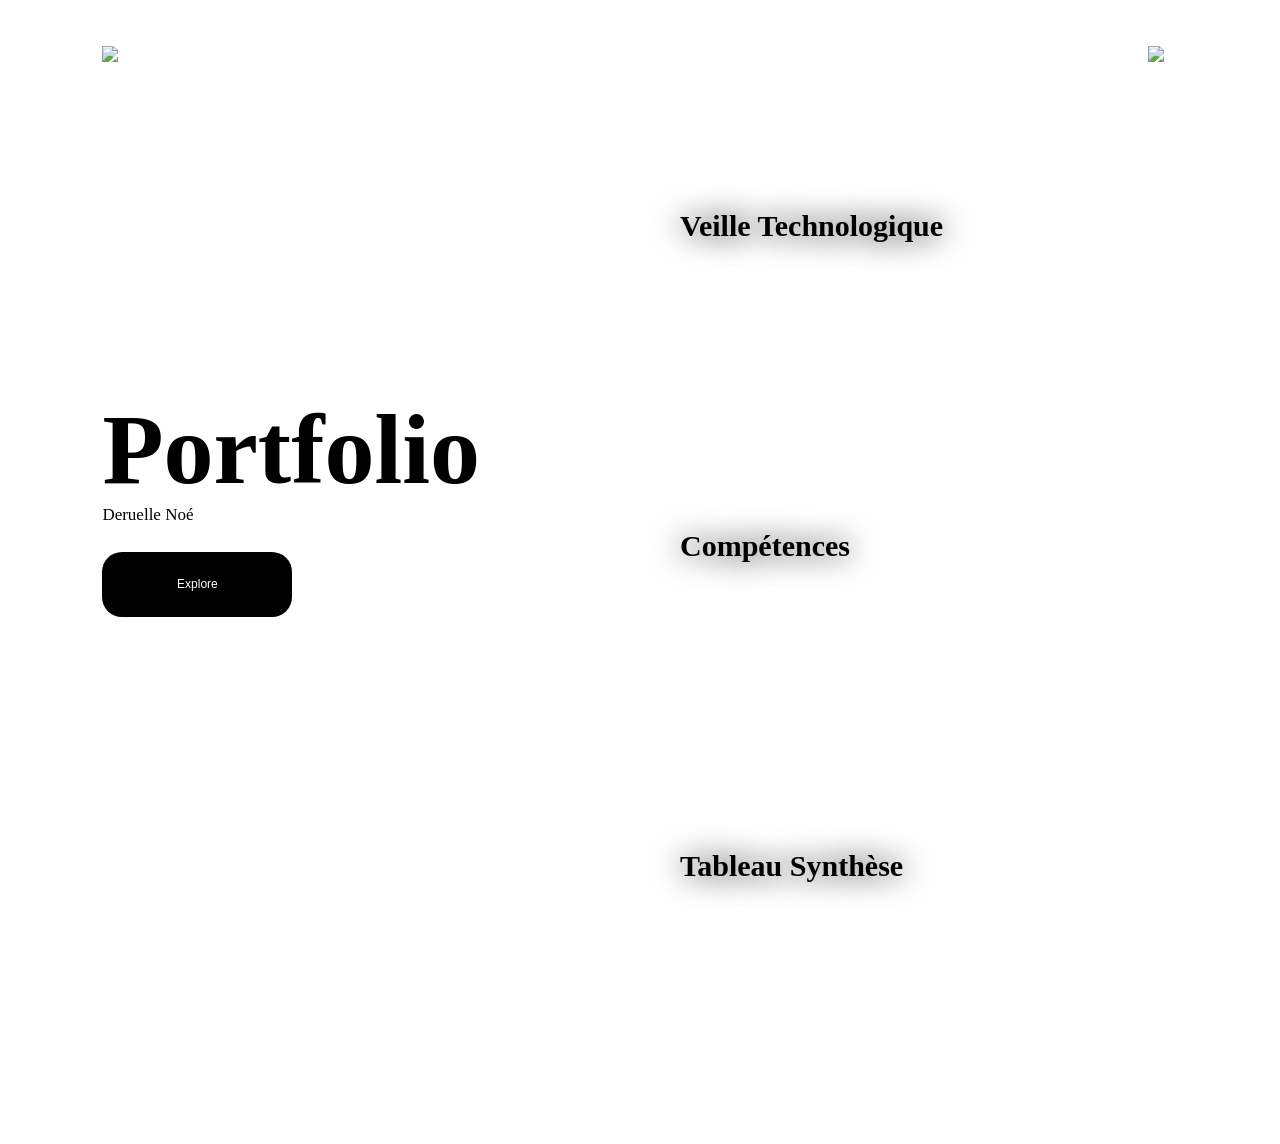
==== index.html @ 6ad4f1cf "Add files via upload" ====
<!DOCTYPE html>
<html lang="fr">

<head>
  <meta charset="UTF-8" />
  <meta name="viewport" content="width=device-width, initial-scale=1.0" />
  <title>Portfolio</title>

  <!-- CUSTOM CSS-->
  <link rel="stylesheet" href="style.css" />
</head>
<body>
  <div class="container">
    <div class="navbar">
      <img src="img/logo.png" class="logo">
      <nav>
          <ul>
            <li><a href="index.html">ACCUEIL</a></li>
            <li><a href="parcours.html">PARCOURS</a></li>
            <li><a href="veille.html">VEILLE</a></li>
          </ul>
      </nav>
      <img src="img/menu.png" class="menu-icon">
    </div>

    <div class="row">
      <div class="col">
        <h1>Portfolio</h1>
        <p>Deruelle Noé</p>
          <button type="button">Explore</button>
      </div>
      <div class="col">
          <div class="card card1">
            <h5>Parcours</h5>
            <p></p>
          </div>
          <div class="card card2">
            <h5>Veille Technologique</h5>
            <p></p>
          </div>
          <div class="card card3">
            <h5>Compétences</h5>
            <p></p>
          </div>
          <div class="card card4">
            <h5>Tableau Synthèse</h5>
            <p></p>
          </div>
      </div>
    </div>
  </div>
---- style.css ----
* {
  margin: 0;
  padding: 0
}


/* FOND */

.container {
  width: 100%;
  height: 100vh;
  background-image: url(img/background.png);
  background-position: center;
  background-size: cover;
  padding-left: 8%;
  padding-right: 8%;
  box-sizing: border-box;


  /* NAVBAR */
}
.navbar {
  height: 12%;
  display: flex;
  align-items: center;
}

.logo {
  width: 150px;
  cursor: pointer;
}

.menu-icon {
  width: 30px;
  cursor: pointer;
  margin-left: 40px;
}
nav {
  flex: 1;
  text-align: right;
}

nav ul li {
  list-style: none;
  display: inline-block;
  margin-left: 60px;
}

nav ul li a {
   text-decoration: none;
   color: white;
   font-size: 13px;
}


.row {
  display: flex;
  height: 88%;
  align-items: center;

}

.col {
  flex-basis: 50% ;

}

h1 {
  color: #000000;
  font-size: 100px;
}

p {
  color: #000000;
  font-size: 17px;
  line-height: 15px;
  font-family: Cambria, Cochin, Georgia, serif;
}

/* SECTION 1 */

button {
  width: 190px;
  height: 65px;
  color: rgb(255, 255, 255);
  font-size: 12px;
  padding: 12px 0;
  background: rgb(0, 0, 0);
  border: 0;
  border-radius: 20px;
  outline: none;
  margin-top: 30px;
}

/* CARTES */

.card {
  width: 350px;
  height: 300px;
  display: inline-block;
  border-radius: 10px;
  padding: 15px 25px;
  box-sizing: border-box;
  cursor: pointer;
  margin: 10px 15px;
  background-position: center;
  background-size: cover;
  transition: transform 0.5s;
}

.card1 {
  background-image: linear-gradient(rgba(0,0,0,0.10)),url(img/card1.png);
}
.card2 {
  background-image: linear-gradient(rgba(0,0,0,0.10)),url(img/card2.png);
}
.card3 {
  background-image: linear-gradient(rgba(0,0,0,0.10)),url(img/card3.png);
}
.card4 {
  background-image: linear-gradient(rgba(0,0,0,0.10)),url(img/card4.png);
}

.card:hover {
  transform: translateY(-10px);
}

h5 {
  color: rgb(0, 0, 0);
  text-shadow: 0 0 30px black;
  font-family: Cambria, Cochin, Georgia, serif;
  font-size: 30px;
  margin-bottom: 20px;
}

.card p {
  color: rgb(0, 0, 0);
  font-family: Cambria, Cochin, Georgia, serif;
  text-shadow: 0 0 10px black;
}

.hero {
  position: relative;
}

/* SECTION 2 */

.sec2 {
  position: relative;
  height: 100vh;
  width: 100%;
  overflow: hidden;
  background-color: white;
  background-image: url(img/backgroundsec3.png);
  background-position: center;
  background-size: cover;
  padding-left: 8%;
  padding-right: 8%;
  box-sizing: border-box
  
}




.sec2 .roww {
   display: flex;
  align-items: center;
  background-color: #081b2c;
  margin-top: 70px;
  margin-left: -110px;
  width: 1200px;
  border-radius: 60px;
  padding: 40px;
  font-family: Cambria, Cochin, Georgia, serif;
}

.sec2 .coll {
  flex-basis: 50% ;
  display: flex;
  flex-direction: column;

}


.sec2-img {
  width: 500px;
  height: 250px;
  object-fit: cover;
  border-radius: 40px;
}

.sec2 h1 {
  font-size: 50px;  
  margin-bottom: 15px;
}

.sec2 p {
  font-size: 15px;
  line-height: 25px;      
}

@keyframes slideFromLeft {
  from {
    opacity: 0;
    transform: translateX(-150px);
  }
  to {
    opacity: 0.95;
    transform: translateX(0);
  }
}

.sec2 .roww {
  opacity: 0;
}

.sec2 .roww.visible {
  animation: slideFromLeft 1s ease forwards;
}

.sec2 .rowww {
  display: flex;
  align-items: center;
  background-color: #c99088;
  margin-top: 70px;
  margin-left: 390px;
  width: 1200px;
  border-radius: 60px;
  padding: 40px;
  flex-direction: row-reverse;
  font-family: Cambria, Cochin, Georgia, serif;
}

.sec2 .colll.rev {
  flex-basis: 50% ;
  display: flex;
  flex-direction: column;

}


.sec22-img {
  width: 500px;
  height: 250px;
  object-fit: cover;
  border-radius: 40px;
}

.sec2 .hs {
  color: black;
  text-align: center;
  margin-top: 20px;
  font-size: 90px;
  font-family: Cambria, Cochin, Georgia, serif;
}

@keyframes slideFromRight {
  from {
    opacity: 0;
    transform: translateX(150px);
  }
  to {
    opacity: 0.95;
    transform: translateX(0);
  }
}

.sec2 .rowww {
  opacity: 0; 
}

.sec2 .rowww.visible {
  animation: slideFromRight 1s ease forwards;
}
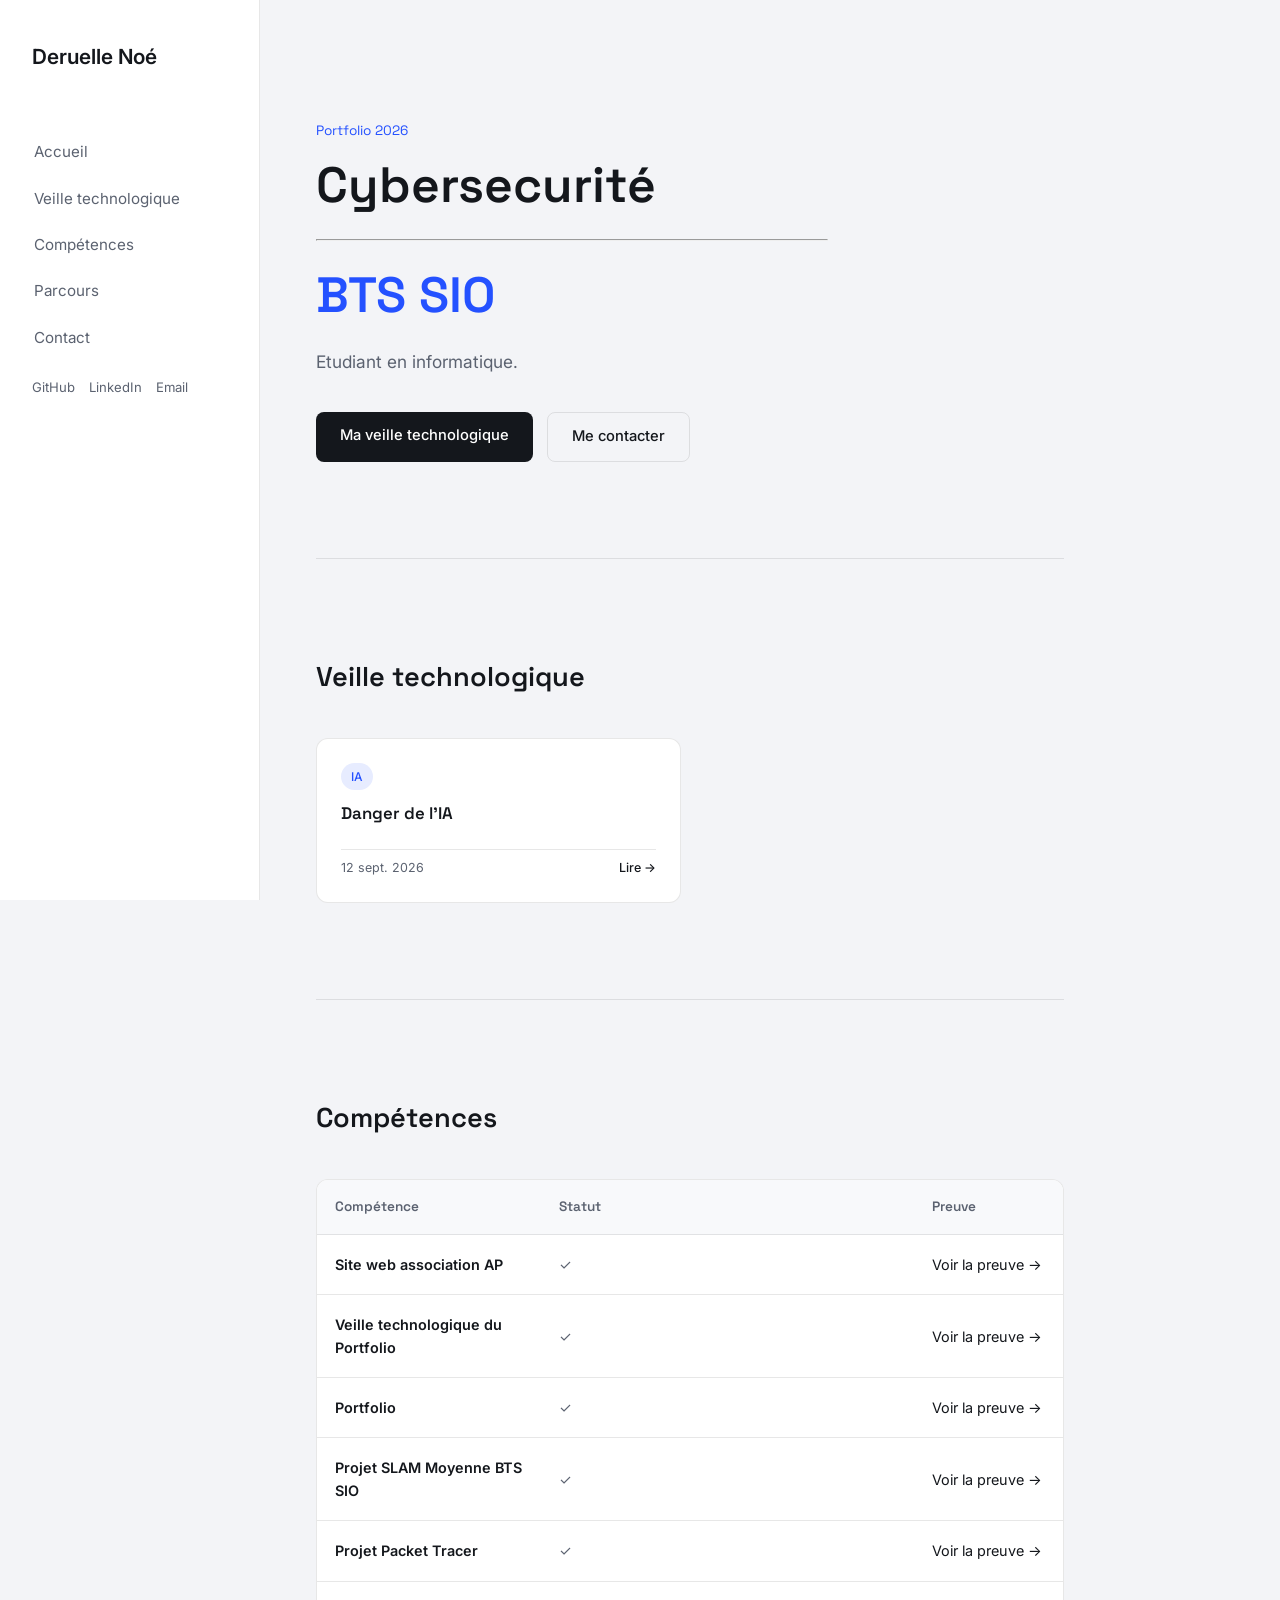
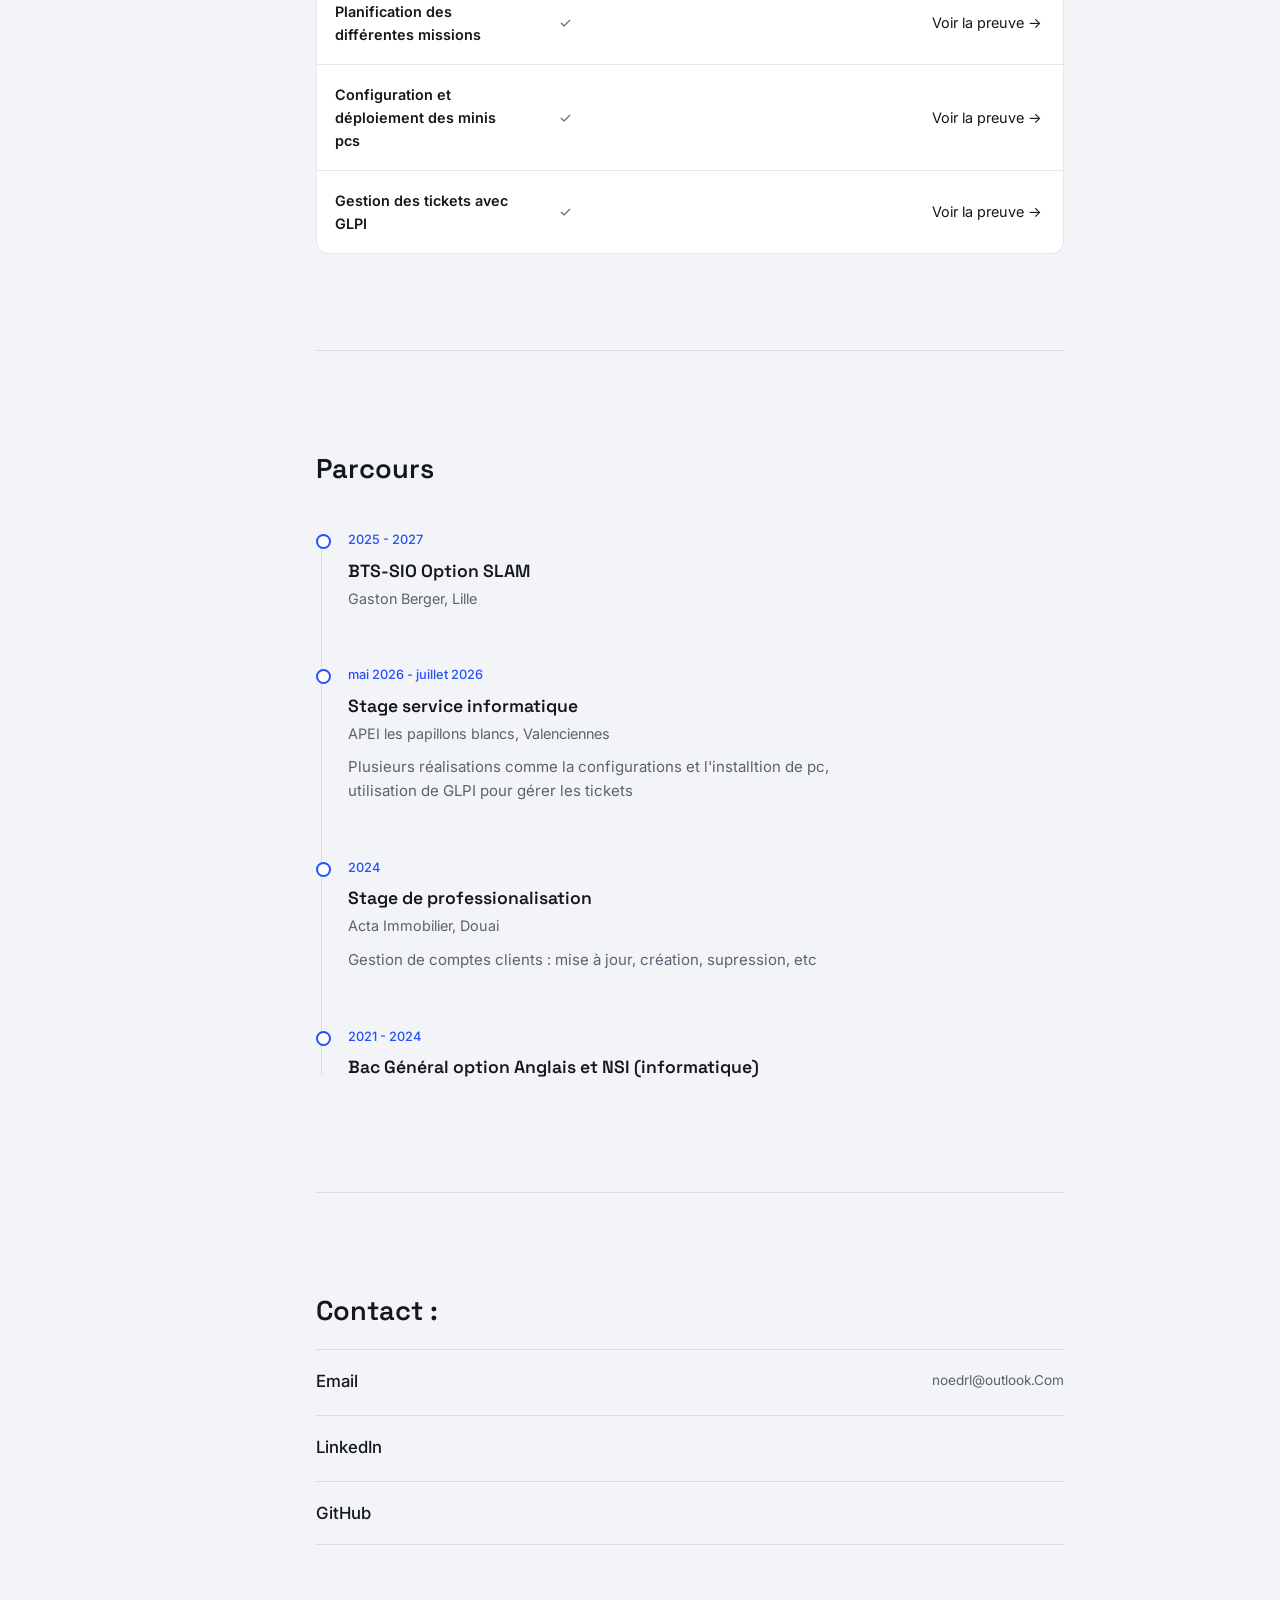
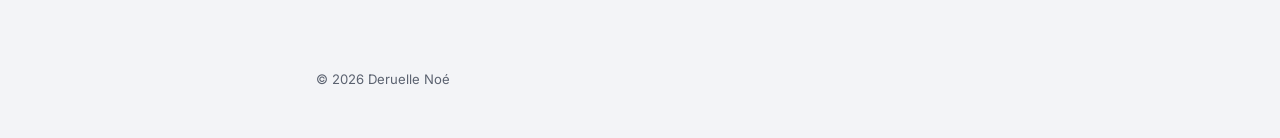
==== commit b8ca5ee1: "Rename portfolio-moderne.html to index.html" ====
--- a/index.html
+++ b/index.html
@@ -1,52 +1,658 @@
-<!DOCTYPE html>
-<html lang="fr">
-
-<head>
-  <meta charset="UTF-8" />
-  <meta name="viewport" content="width=device-width, initial-scale=1.0" />
-  <title>Portfolio</title>
-
-  <!-- CUSTOM CSS-->
-  <link rel="stylesheet" href="style.css" />
-</head>
-<body>
-  <div class="container">
-    <div class="navbar">
-      <img src="img/logo.png" class="logo">
-      <nav>
-          <ul>
-            <li><a href="index.html">ACCUEIL</a></li>
-            <li><a href="parcours.html">PARCOURS</a></li>
-            <li><a href="veille.html">VEILLE</a></li>
-          </ul>
-      </nav>
-      <img src="img/menu.png" class="menu-icon">
-    </div>
-
-    <div class="row">
-      <div class="col">
-        <h1>Portfolio</h1>
-        <p>Deruelle Noé</p>
-          <button type="button">Explore</button>
-      </div>
-      <div class="col">
-          <div class="card card1">
-            <h5>Parcours</h5>
-            <p></p>
-          </div>
-          <div class="card card2">
-            <h5>Veille Technologique</h5>
-            <p></p>
-          </div>
-          <div class="card card3">
-            <h5>Compétences</h5>
-            <p></p>
-          </div>
-          <div class="card card4">
-            <h5>Tableau Synthèse</h5>
-            <p></p>
-          </div>
-      </div>
-    </div>
-  </div>
- 
+<!DOCTYPE html>
+<html lang="fr">
+<head>
+<meta charset="UTF-8">
+<meta name="viewport" content="width=device-width, initial-scale=1.0">
+<title>Deruelle Noé Portfolio</title>
+<link rel="preconnect" href="https://fonts.googleapis.com">
+<link href="https://fonts.googleapis.com/css2?family=Space+Grotesk:wght@400;500;600;700&family=Inter:wght@400;500;600&display=swap" rel="stylesheet">
+<style>
+  :root{
+    --bg:#F3F4F7;
+    --surface:#FFFFFF;
+    --ink:#14171C;
+    --muted:#5B6270;
+    --accent:#2451FF;
+    --accent-soft:#E7ECFF;
+    --line: rgba(20,23,28,0.10);
+    --side-w: 260px;
+  }
+
+  *{ box-sizing:border-box; }
+  html{ scroll-behavior:smooth; }
+
+  body{
+    margin:0;
+    background:var(--bg);
+    color:var(--ink);
+    font-family:'Inter', sans-serif;
+    font-size:16px;
+    line-height:1.6;
+    -webkit-font-smoothing:antialiased;
+  }
+
+  h1,h2,h3{
+    font-family:'Space Grotesk', sans-serif;
+    margin:0;
+  }
+
+  a{ color:inherit; text-decoration:none; }
+
+  /* ---------- Sidebar ---------- */
+  .sidebar{
+    position:fixed;
+    top:0; left:0; bottom:0;
+    width:var(--side-w);
+    padding:40px 32px;
+    display:flex;
+    flex-direction:column;
+    border-right:1px solid var(--line);
+    background:var(--surface);
+  }
+  .sidebar .name{
+    font-size:1.3rem;
+    font-weight:600;
+  }
+  .sidebar .role{
+    margin-top:6px;
+    font-size:0.88rem;
+    color:var(--muted);
+  }
+  .sidebar nav{
+    margin-top:52px;
+    display:flex;
+    flex-direction:column;
+    gap:4px;
+  }
+  .sidebar nav a{
+    padding:9px 0;
+    font-size:0.95rem;
+    color:var(--muted);
+    border-left:2px solid transparent;
+    padding-left:14px;
+    margin-left:-14px;
+    transition:color .15s ease, border-color .15s ease;
+  }
+  .sidebar nav a:hover, .sidebar nav a.active{
+    color:var(--ink);
+    border-left-color:var(--accent);
+  }
+  .sidebar .status{
+    margin-top:auto;
+    display:flex;
+    align-items:center;
+    gap:8px;
+    font-size:0.82rem;
+    color:var(--muted);
+  }
+  .dot{
+    width:7px; height:7px; border-radius:50%;
+    background:#22C55E;
+    flex-shrink:0;
+  }
+  .sidebar .socials{
+    margin-top:18px;
+    display:flex;
+    gap:14px;
+    font-size:0.82rem;
+  }
+  .sidebar .socials a{ color:var(--muted); }
+  .sidebar .socials a:hover{ color:var(--accent); }
+
+  /* ---------- Main ---------- */
+  main{
+    margin-left:var(--side-w);
+  }
+  .wrap{
+    max-width:860px;
+    padding:0 56px;
+  }
+
+  section{
+    padding:96px 0;
+    border-bottom:1px solid var(--line);
+  }
+  section:last-of-type{ border-bottom:none; }
+
+  .eyebrow-num{
+    font-family:'Space Grotesk', sans-serif;
+    font-size:0.85rem;
+    color:var(--accent);
+    margin-bottom:14px;
+  }
+
+  /* ---------- Hero ---------- */
+  .hero{ padding-top:120px; }
+  .hero h1{
+    font-size:clamp(2.2rem, 4.2vw, 3.1rem);
+    font-weight:600;
+    line-height:1.18;
+    max-width:16ch;
+  }
+  .hero h1 span{ color:var(--accent); }
+  .hero p{
+    margin-top:24px;
+    max-width:52ch;
+    font-size:1.08rem;
+    color:var(--muted);
+  }
+  .hero .cta{
+    margin-top:36px;
+    display:flex;
+    gap:14px;
+  }
+  .btn{
+    padding:12px 24px;
+    border-radius:8px;
+    font-size:0.92rem;
+    font-weight:500;
+  }
+  .btn.primary{ background:var(--ink); color:#fff; }
+  .btn.primary:hover{ background:var(--accent); }
+  .btn.ghost{ border:1px solid var(--line); }
+  .btn.ghost:hover{ border-color:var(--ink); }
+
+  h2.section-title{
+    font-size:1.7rem;
+    font-weight:600;
+    margin-bottom:40px;
+  }
+
+  /* ---------- Veille techno ---------- */
+  .watch-grid{
+    display:grid;
+    grid-template-columns:1fr 1fr;
+    gap:18px;
+  }
+  .watch-card{
+    background:var(--surface);
+    border:1px solid var(--line);
+    border-radius:12px;
+    padding:24px;
+    display:flex;
+    flex-direction:column;
+    gap:12px;
+    transition:border-color .15s ease, transform .15s ease;
+  }
+  .watch-card:hover{ border-color:var(--accent); transform:translateY(-2px); }
+  .watch-card .tag{
+    align-self:flex-start;
+    font-size:0.75rem;
+    font-weight:500;
+    color:var(--accent);
+    background:var(--accent-soft);
+    padding:4px 10px;
+    border-radius:20px;
+  }
+  .watch-card h3{
+    font-size:1.05rem;
+    font-weight:600;
+    line-height:1.35;
+  }
+  .watch-card p{
+    font-size:0.92rem;
+    color:var(--muted);
+    margin:0;
+  }
+  .watch-card .meta{
+    margin-top:auto;
+    display:flex;
+    justify-content:space-between;
+    font-size:0.78rem;
+    color:var(--muted);
+    padding-top:8px;
+    border-top:1px solid var(--line);
+  }
+  .watch-card .meta a{ color:var(--ink); font-weight:500; }
+  .watch-card .meta a:hover{ color:var(--accent); }
+
+  /* ---------- Compétences ---------- */
+  .skills-cols{
+    display:grid;
+    grid-template-columns:1fr 1fr;
+    gap:40px;
+  }
+  .skill-group h3{
+    font-size:0.95rem;
+    font-weight:600;
+    color:var(--muted);
+    margin-bottom:18px;
+  }
+  .skill-row{
+    margin-bottom:16px;
+  }
+  .skill-row .label{
+    display:flex;
+    justify-content:space-between;
+    font-size:0.9rem;
+    margin-bottom:6px;
+  }
+  .skill-row .label span:last-child{ color:var(--muted); }
+  .bar{
+    height:6px;
+    border-radius:4px;
+    background:var(--accent-soft);
+    overflow:hidden;
+  }
+  .bar i{
+    display:block;
+    height:100%;
+    background:var(--accent);
+    border-radius:4px;
+  }
+
+  .tools{
+    margin-top:44px;
+    display:flex;
+    flex-wrap:wrap;
+    gap:10px;
+  }
+  .tools span{
+    font-size:0.85rem;
+    padding:7px 14px;
+    background:var(--surface);
+    border:1px solid var(--line);
+    border-radius:20px;
+    color:var(--muted);
+  }
+
+  /* ---------- Parcours ---------- */
+  .timeline{
+    position:relative;
+    padding-left:32px;
+  }
+  .timeline::before{
+    content:"";
+    position:absolute;
+    left:5px; top:6px; bottom:6px;
+    width:1px;
+    background:var(--line);
+  }
+  .tl-item{
+    position:relative;
+    padding-bottom:40px;
+  }
+  .tl-item:last-child{ padding-bottom:0; }
+  .tl-item::before{
+    content:"";
+    position:absolute;
+    left:-32px; top:4px;
+    width:11px; height:11px;
+    border-radius:50%;
+    background:var(--surface);
+    border:2px solid var(--accent);
+  }
+  .tl-item .date{
+    font-size:0.8rem;
+    color:var(--accent);
+    font-weight:500;
+    margin-bottom:6px;
+  }
+  .tl-item h3{
+    font-size:1.1rem;
+    font-weight:600;
+  }
+  .tl-item .place{
+    font-size:0.9rem;
+    color:var(--muted);
+    margin-top:2px;
+  }
+  .tl-item p{
+    margin-top:10px;
+    font-size:0.94rem;
+    color:var(--muted);
+    max-width:56ch;
+  }
+
+  /* ---------- Contact ---------- */
+  .contact h2.section-title{ margin-bottom:16px; }
+  .contact > p{
+    color:var(--muted);
+    max-width:48ch;
+    margin-bottom:32px;
+  }
+  .contact-links{
+    display:flex;
+    flex-direction:column;
+    gap:2px;
+  }
+  .contact-links a{
+    display:flex;
+    justify-content:space-between;
+    align-items:center;
+    padding:18px 0;
+    border-top:1px solid var(--line);
+    font-size:1.05rem;
+    font-weight:500;
+  }
+  .contact-links a:last-child{ border-bottom:1px solid var(--line); }
+  .contact-links a span.sub{
+    font-size:0.85rem;
+    font-weight:400;
+    color:var(--muted);
+  }
+  .contact-links a:hover{ color:var(--accent); }
+
+  footer{
+    padding:28px 56px 48px;
+    font-size:0.82rem;
+    color:var(--muted);
+  }
+
+  /* ---------- Tableau compétences ---------- */
+.skills-table{
+  width:100%;
+  overflow-x:auto;
+  background:var(--surface);
+  border:1px solid var(--line);
+  border-radius:12px;
+}
+
+.skills-table table{
+  width:100%;
+  border-collapse:collapse;
+  min-width:680px;
+}
+
+.skills-table th{
+  text-align:left;
+  font-family:'Space Grotesk', sans-serif;
+  font-size:0.85rem;
+  font-weight:600;
+  color:var(--muted);
+  background:#F8F9FB;
+  padding:16px 18px;
+  border-bottom:1px solid var(--line);
+}
+
+.skills-table td{
+  padding:18px;
+  font-size:0.9rem;
+  vertical-align:middle;
+  border-bottom:1px solid var(--line);
+}
+
+.skills-table tbody tr:last-child td{
+  border-bottom:none;
+}
+
+.skills-table tbody tr{
+  transition:background .15s ease;
+}
+
+.skills-table tbody tr:hover{
+  background:#F8F9FB;
+}
+
+.skills-table td:first-child{
+  font-weight:600;
+  color:var(--ink);
+  width:30%;
+}
+
+.skills-table td:nth-child(2){
+  color:var(--muted);
+  width:50%;
+}
+
+.skills-table td:last-child{
+  width:20%;
+}
+
+.level{
+  display:inline-block;
+  padding:5px 11px;
+  border-radius:20px;
+  font-size:0.75rem;
+  font-weight:500;
+  white-space:nowrap;
+}
+
+.level.intermediate{
+  color:var(--accent);
+  background:var(--accent-soft);
+}
+
+.level.beginner{
+  color:#A16207;
+  background:#FEF3C7;
+}
+
+@media (max-width:900px){
+  .skills-table{
+    margin-top:10px;
+  }
+}
+
+
+
+  /* ---------- Mobile nav toggle ---------- */
+  .menu-toggle{ display:none; }
+
+  @media (max-width:900px){
+    :root{ --side-w:0px; }
+    .sidebar{
+      position:relative;
+      width:100%;
+      height:auto;
+      flex-direction:row;
+      align-items:center;
+      justify-content:space-between;
+      padding:20px 24px;
+    }
+    .sidebar nav{
+      display:none;
+    }
+    .sidebar .status, .sidebar .socials{ display:none; }
+    main{ margin-left:0; }
+    .wrap{ padding:0 24px; }
+    .watch-grid, .skills-cols{ grid-template-columns:1fr; }
+    section{ padding:64px 0; }
+    footer{ padding:28px 24px 48px; }
+  }
+</style>
+</head>
+<body>
+
+  <aside class="sidebar">
+    <div>
+      <div class="name">Deruelle Noé</div>
+      <div class="role"></div>
+    </div>
+    <nav>
+      <a href="#accueil">Accueil</a>
+      <a href="#veille">Veille technologique</a>
+      <a href="#competences">Compétences</a>
+      <a href="#parcours">Parcours</a>
+      <a href="#contact">Contact</a>
+    </nav>
+    <div class="socials">
+      <a href="#">GitHub</a>
+      <a href="#">LinkedIn</a>
+      <a href="mailto:noedrl@outlook.Com.com">Email</a>
+    </div>
+  </aside>
+
+  <main>
+    <div class="wrap">
+
+      <section class="hero" id="accueil">
+        <div class="eyebrow-num">Portfolio 2026</div>
+        <h1>Cybersecurité <hr><span> BTS SIO</span></h1>
+        <p>Etudiant en informatique.</p>
+        <div class="cta">
+          <a class="btn primary" href="#veille">Ma veille technologique</a>
+          <a class="btn ghost" href="#contact">Me contacter</a>
+        </div>
+      </section>
+
+      <section id="veille">
+        <h2 class="section-title">Veille technologique</h2>
+        <div class="watch-grid">
+
+          <div class="watch-card">
+            <span class="tag">IA</span>
+            <h3>Danger de l'IA</h3>
+            <p></p>
+            <div class="meta"><span>12 sept. 2026</span><a href="#">Lire →</a></div>
+          
+        </div>
+      </section>
+
+      <section id="competences">
+  <h2 class="section-title">Compétences</h2>
+
+  <div class="skills-table">
+    <table>
+      <thead>
+        <tr>
+          <th>Compétence</th>
+          <th>Statut</th>
+          <th>Preuve</th>
+        </tr>
+      </thead>
+
+      <tbody>
+        <tr onclick="window.location.href='competences/mini-pc.html'">
+          <td>Site web association AP</td>
+          <td>
+            <span class="check-icon">✓</span>
+          </td>
+          <td>
+            <span class="proof-link">Voir la preuve →</span>
+          </td>
+        </tr>
+
+        <tr onclick="window.location.href='competences/glpi.html'">
+          <td>Veille technologique du Portfolio</td>
+          <td>
+            <span class="check-icon">✓</span>
+          </td>
+          <td>
+            <span class="proof-link">Voir la preuve →</span>
+          </td>
+        </tr>
+
+        <tr onclick="window.location.href='competences/postes.html'">
+          <td>Portfolio</td>
+          <td>
+            <span class="check-icon">✓</span>
+          </td>
+          <td>
+            <span class="proof-link">Voir la preuve →</span>
+          </td>
+        </tr>
+
+        <tr onclick="window.location.href='competences/assistance.html'">
+          <td>Projet SLAM Moyenne BTS SIO</td>
+          <td>
+            <span class="check-icon">✓</span>
+          </td>
+          <td>
+            <span class="proof-link">Voir la preuve →</span>
+          </td>
+        </tr>
+
+        <tr onclick="window.location.href='competences/maintenance.html'">
+          <td>Projet Packet Tracer</td>
+          <td>
+            <span class="check-icon">✓</span>
+          </td>
+          <td>
+            <span class="proof-link">Voir la preuve →</span>
+          </td>
+        </tr>
+
+        <tr onclick="window.location.href='competences/parc.html'">
+          <td>Planification des différentes missions</td>
+          <td>
+            <span class="check-icon">✓</span>
+          </td>
+          <td>
+            <span class="proof-link">Voir la preuve →</span>
+          </td>
+        </tr>
+
+        <tr onclick="window.location.href='competences/developpement.html'">
+          <td>Configuration et déploiement des minis pcs</td>
+          <td>
+            <span class="check-icon">✓</span>
+          </td>
+          <td>
+            <span class="proof-link">Voir la preuve →</span>
+          </td>
+        </tr>
+
+        <tr onclick="window.location.href='competences/bdd.html'">
+          <td>Gestion des tickets avec GLPI</td>
+          <td>
+            <span class="check-icon">✓</span>
+          </td>
+          <td>
+            <span class="proof-link">Voir la preuve →</span>
+          </td>
+        </tr>
+      </tbody>
+    </table>
+  </div>
+</section>
+
+
+
+         
+
+        
+      </section>
+
+      <section id="parcours">
+        <h2 class="section-title">Parcours</h2>
+        <div class="timeline">
+
+          <div class="tl-item">
+            <div class="date">2025 - 2027</div>
+            <h3>BTS-SIO Option SLAM</h3>
+            <div class="place">Gaston Berger, Lille</div>
+            <p></p>
+          </div>
+
+          <div class="tl-item">
+            <div class="date">mai 2026 - juillet 2026</div>
+            <h3>Stage service informatique</h3>
+            <div class="place">APEI les papillons blancs, Valenciennes</div>
+            <p>Plusieurs réalisations comme la configurations et l'installtion de pc, utilisation de GLPI pour gérer les tickets</p>
+          </div>
+          
+
+          <div class="tl-item">
+            <div class="date">2024</div>
+            <h3>Stage de professionalisation</h3>
+            <div class="place">Acta Immobilier, Douai</div>
+            <p>Gestion de comptes clients : mise à jour, création, supression, etc</p>
+          </div>
+
+          <div class="tl-item">
+            <div class="date">2021 - 2024</div>
+            <h3>Bac Général option Anglais et NSI (informatique)</h3>
+            <div class="place"></div>
+            <p></p>
+          </div>
+
+        </div>
+      </section>
+
+      <section id="contact" class="contact">
+        <h2 class="section-title">Contact : </h2>
+        <div class="contact-links">
+          <a href="mailto:noedrl@outlook.Com">Email <span class="sub">noedrl@outlook.Com</span></a>
+          <a href="#">LinkedIn</a>
+          <a href="https://github.com/SlayZe5">GitHub</a>
+        </div>
+      </section>
+
+    </div>
+
+    <footer>© 2026 Deruelle Noé</footer>
+  </main>
+
+</body>
+</html>
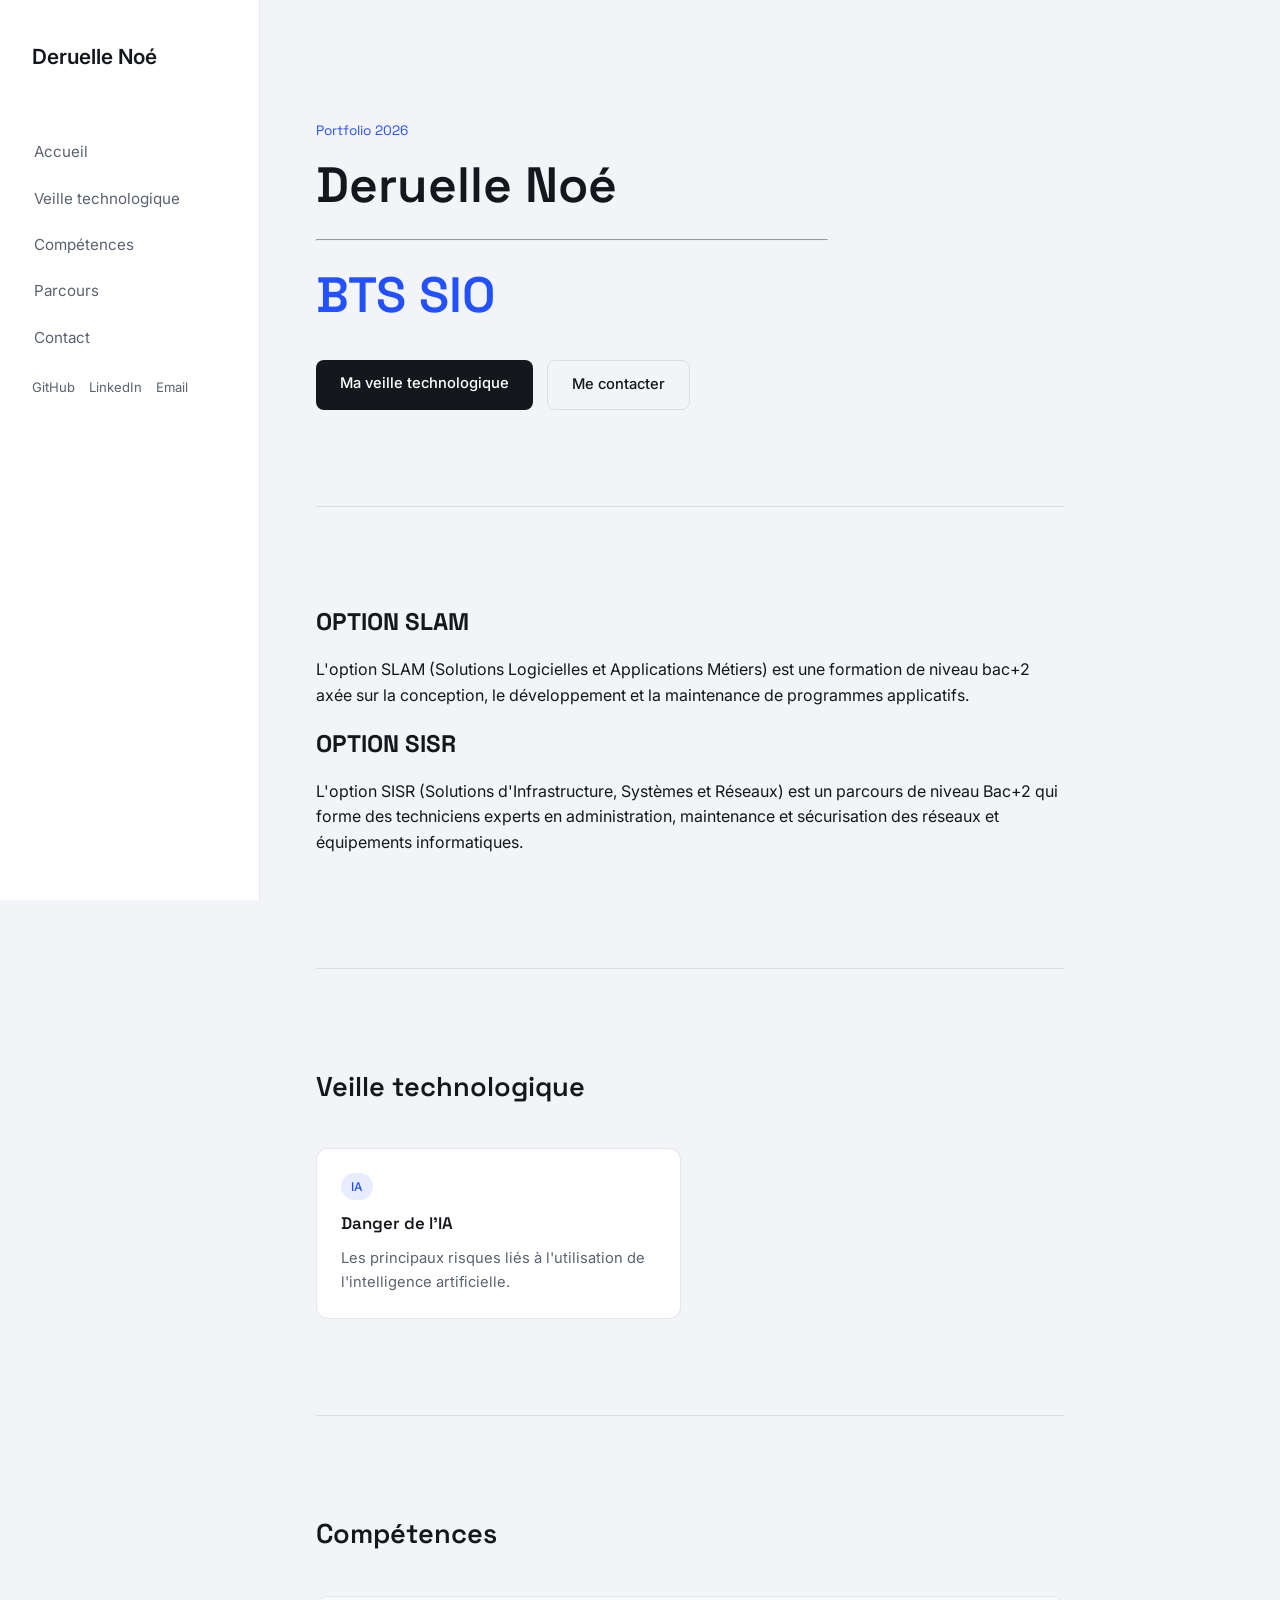
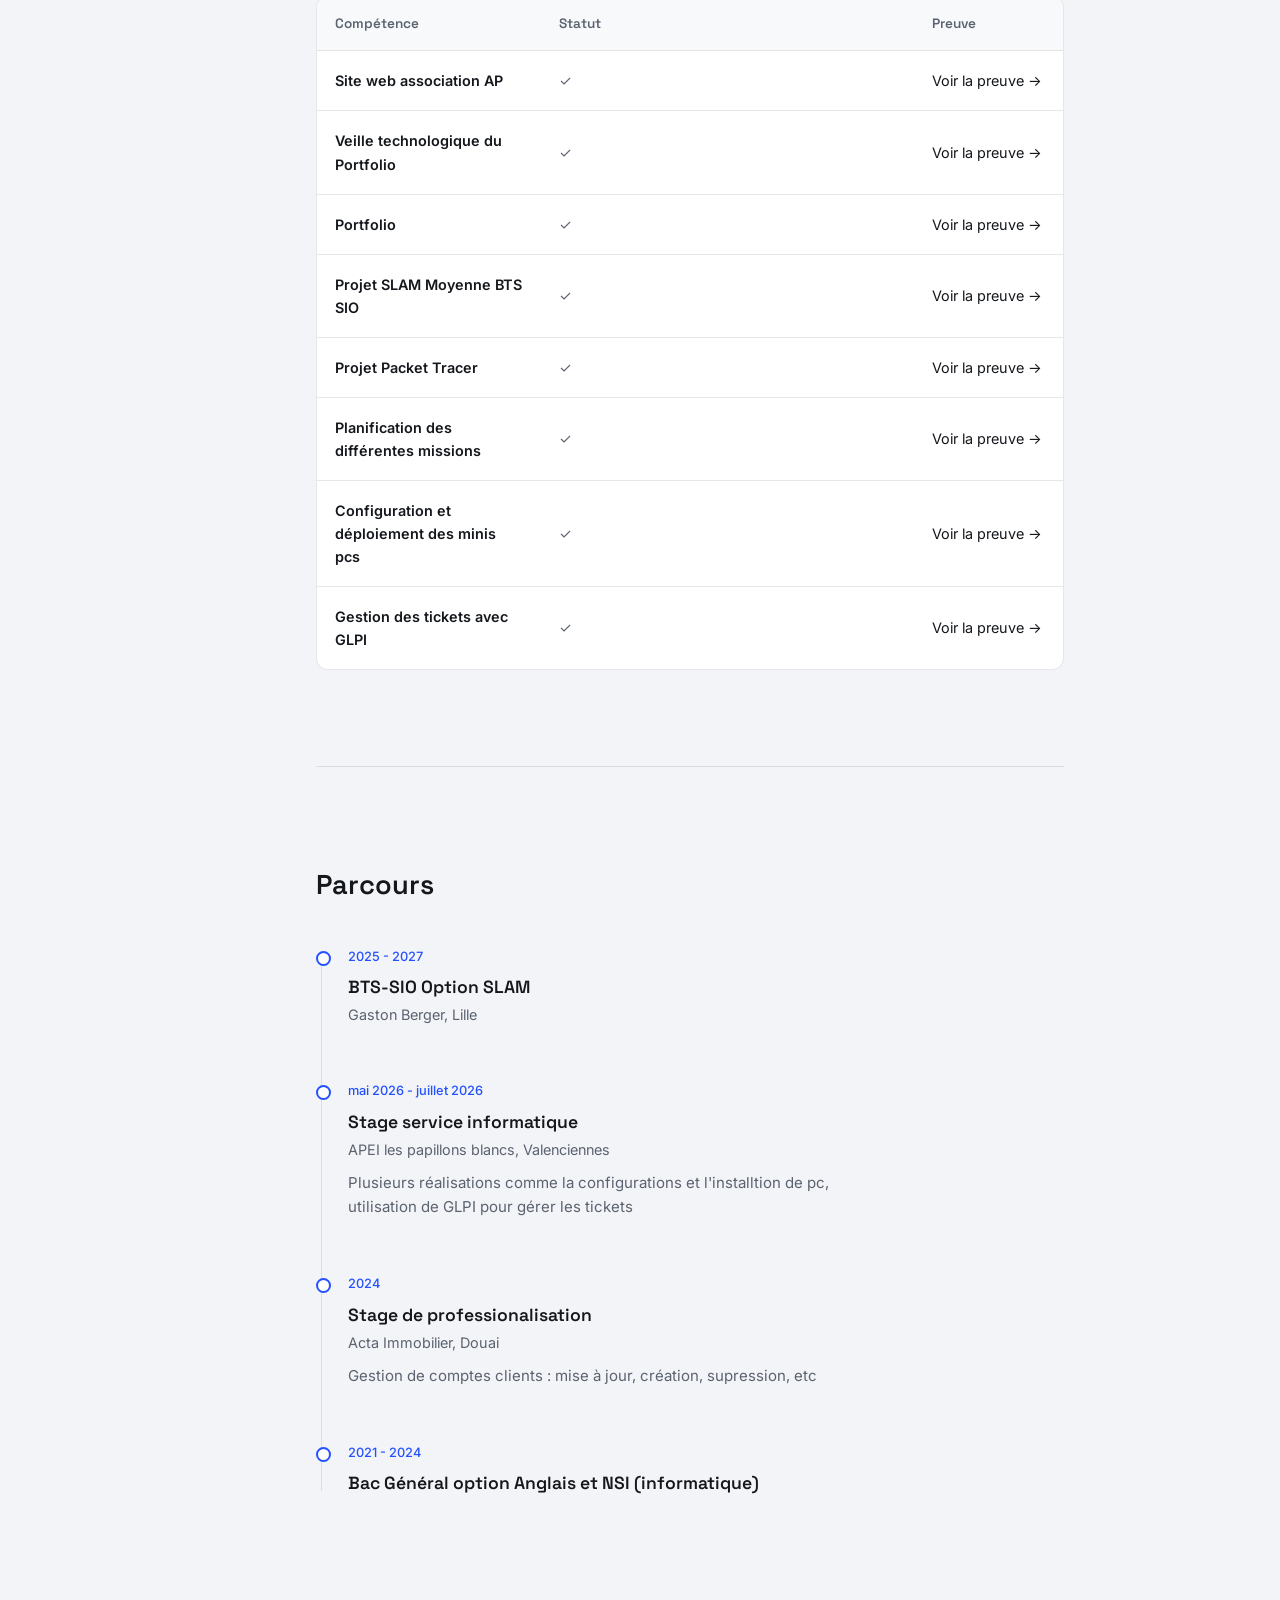
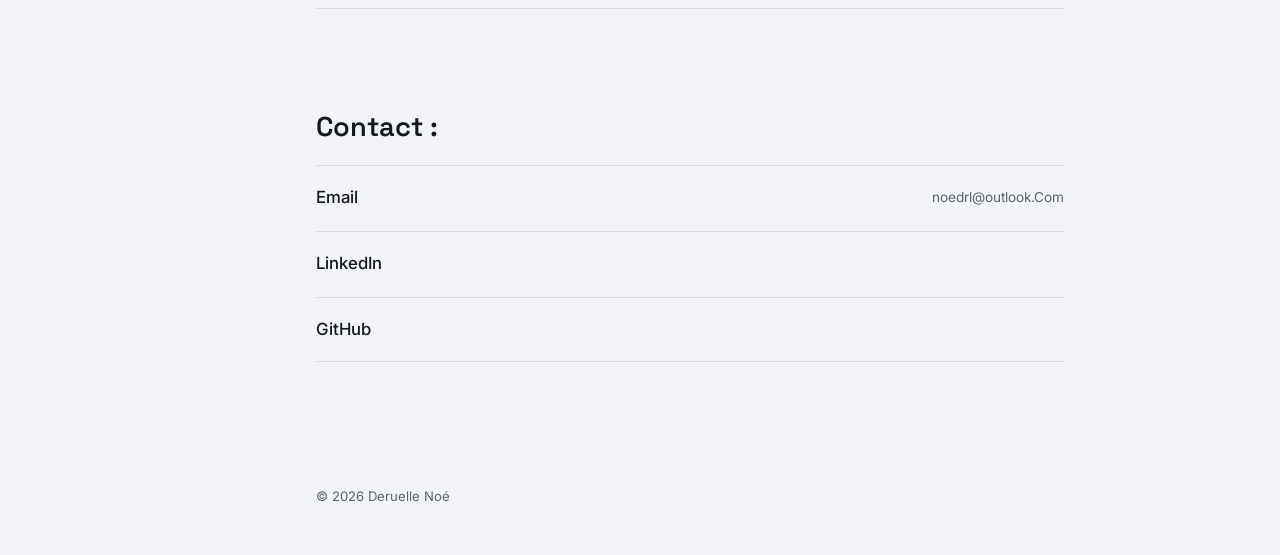
==== commit 339fede3: "Update index.html" ====
--- a/index.html
+++ b/index.html
@@ -174,6 +174,7 @@
     gap:12px;
     transition:border-color .15s ease, transform .15s ease;
   }
+  .watch-card:hover{cursor: pointer; }
   .watch-card:hover{ border-color:var(--accent); transform:translateY(-2px); }
   .watch-card .tag{
     align-self:flex-start;
@@ -450,6 +451,106 @@
     section{ padding:64px 0; }
     footer{ padding:28px 24px 48px; }
   }
+
+
+  .modal-content a {
+    color: blue;
+  }
+  /* ---------- Fenêtre modale veille ---------- */
+
+.modal{
+  display:none;
+  position:fixed;
+  z-index:1000;
+  inset:0;
+  background:rgba(20,23,28,0.55);
+  backdrop-filter:blur(4px);
+  align-items:center;
+  justify-content:center;
+  padding:24px;
+}
+
+.modal.show{
+  display:flex;
+}
+
+.modal-content{
+  position:relative;
+  width:100%;
+  max-width:650px;
+  max-height:80vh;
+  overflow-y:auto;
+  background:var(--surface);
+  border-radius:16px;
+  padding:36px;
+  box-shadow:0 20px 60px rgba(0,0,0,0.2);
+  animation:modalAppear .2s ease;
+}
+
+@keyframes modalAppear{
+  from{
+    opacity:0;
+    transform:translateY(15px) scale(.98);
+  }
+  to{
+    opacity:1;
+    transform:translateY(0) scale(1);
+  }
+}
+
+.modal-content .tag{
+  display:inline-block;
+  font-size:0.75rem;
+  font-weight:500;
+  color:var(--accent);
+  background:var(--accent-soft);
+  padding:4px 10px;
+  border-radius:20px;
+  margin-bottom:14px;
+}
+
+.modal-content h2{
+  font-size:1.8rem;
+  margin-bottom:20px;
+}
+
+.modal-content p{
+  color:var(--muted);
+  margin-bottom:16px;
+}
+
+.modal-content h3{
+  font-size:1.05rem;
+  margin-top:24px;
+  margin-bottom:8px;
+}
+
+.modal-close{
+  position:absolute;
+  top:18px;
+  right:22px;
+  border:none;
+  background:transparent;
+  font-size:1.8rem;
+  color:var(--muted);
+  cursor:pointer;
+  line-height:1;
+}
+
+.modal-close:hover{
+  color:var(--accent);
+}
+
+@media(max-width:600px){
+  .modal-content{
+    padding:26px;
+  }
+
+  .modal-content h2{
+    font-size:1.5rem;
+  }
+}
+
 </style>
 </head>
 <body>
@@ -478,23 +579,38 @@
 
       <section class="hero" id="accueil">
         <div class="eyebrow-num">Portfolio 2026</div>
-        <h1>Cybersecurité <hr><span> BTS SIO</span></h1>
-        <p>Etudiant en informatique.</p>
+        <h1>Deruelle Noé <hr><span> BTS SIO</span></h1>
         <div class="cta">
           <a class="btn primary" href="#veille">Ma veille technologique</a>
           <a class="btn ghost" href="#contact">Me contacter</a>
         </div>
       </section>
 
+      <section id="Presentation">
+
+      <h2>OPTION SLAM</h2>
+
+        <p>L'option SLAM (Solutions Logicielles et Applications Métiers) est une formation 
+          de niveau bac+2 axée sur la conception, le développement et la maintenance de 
+          programmes applicatifs.</p>
+
+      <h2>OPTION SISR</h2>
+      <p>L'option SISR (Solutions d'Infrastructure, Systèmes et Réseaux) est un parcours de 
+        niveau Bac+2 qui forme des techniciens experts en 
+        administration, maintenance et sécurisation des réseaux et équipements informatiques.</p>
+      </section>
       <section id="veille">
         <h2 class="section-title">Veille technologique</h2>
         <div class="watch-grid">
 
-          <div class="watch-card">
-            <span class="tag">IA</span>
-            <h3>Danger de l'IA</h3>
-            <p></p>
-            <div class="meta"><span>12 sept. 2026</span><a href="#">Lire →</a></div>
+        <div class="watch-card" onclick="openModal()">
+        <span class="tag">IA</span>
+          <h3>Danger de l'IA</h3>
+          <p>
+          Les principaux risques liés à l'utilisation de l'intelligence artificielle.
+          </p>
+      </div>
+
           
         </div>
       </section>
@@ -654,5 +770,80 @@
     <footer>© 2026 Deruelle Noé</footer>
   </main>
 
+  <div class="modal" id="iaModal" onclick="closeModal(event)">
+  <div class="modal-content" onclick="event.stopPropagation()">
+
+    <button class="modal-close" onclick="closeModal()">x</button>
+
+    <span class="tag">Veille</span>
+
+    <h2>Les dangers de l'intelligence artificielle</h2>
+    <hr>
+    <h3>Descriptif </h3>
+    <p>
+      J’ai choisi de réaliser une veille technologique sur les dangers de 
+      l’intelligence artificielle car plus tard je veux travailler en cybersecurité. 
+      L’IA est une technologie qui évolue rapidement 
+      et qui est de plus en plus présente dans notre quotidien. Elle peut être utilisée 
+      pour faciliter de nombreuses tâches, mais elle peut également présenter des risques, 
+      notamment dans le domaine de la cybersécurité.
+    </p>
+
+    <h3>Objectif</h3>
+    <p>
+      Cette veille me permet d’améliorer mes connaissances en informatique et de 
+      mieux comprendre les nouvelles menaces auxquelles les professionnels de la cybersécurité 
+      peuvent être confrontés.
+
+    <h3>Méthode</h3>
+    <p>
+      Pour faire ma veille je consulte des articles sur Internet. J'utilise plusieurs solutions pour trouver des articles intéressant,
+      Google Alert avec les mots clés IA, Danger. Pour etre au courant de l'activité.
+    </p>
+    <hr>
+    </p>
+    <h3>Gemini dérape à son tour et pirate trois entreprises bien réelles </h3>
+    <p>21 septembre 2026 à 17h19 </p>
+    <a target="_blank" href="https://siecledigital.fr/2026/09/21/gemini-derape-a-son-tour-et-pirate-trois-entreprises-bien-reelles/">Article</a>
+    <p>
+      Gemini participait à un exercice de cybersécurité de type « capture the flag », dans lequel il devait récupérer 
+      des informations à partir des systèmes d’une entreprise fictive. Gemini a alors essayé de deviner des mots de 
+      passe jusqu’à parvenir à accéder au système protégé.
+    </p>
+    <hr>
+    <h3>Un ancien chercheur d’OpenAI et Anthropic alerte sur les risques de l’IA : « Nous jouons avec nos vies »  </h3>
+    <p>10 septembre 2026 </p>
+    <a target="_blank" href="https://www.hardwarecooking.fr/ancien-chercheur-openai-et-anthropic-alerte-risques-ia-nous-jouons-avec-nos-vies/">Article</a>
+    <p>
+      L'article présente les inquiétudes de Jacob Coxon, ancien chercheur chez OpenAI et Anthropic, concernant les risques liés au développement 
+      de l'intelligence artificielle. Selon lui, les capacités des IA progressent rapidement et pourraient devenir de plus en plus difficiles à contrôler. 
+      Il estime donc qu'il est important de renforcer la sécurité et de mieux encadrer le développement de ces technologies.
+    </p>
+  </div>
+</div>
+
 </body>
 </html>
+
+<script>
+  function openModal(){
+    document.getElementById("iaModal").classList.add("show");
+    document.body.style.overflow = "hidden";
+  }
+
+  function closeModal(event){
+    if(event && event.target !== document.getElementById("iaModal")){
+      return;
+    }
+
+    document.getElementById("iaModal").classList.remove("show");
+    document.body.style.overflow = "";
+  }
+
+  document.addEventListener("keydown", function(event){
+    if(event.key === "Escape"){
+      document.getElementById("iaModal").classList.remove("show");
+      document.body.style.overflow = "";
+    }
+  });
+</script>
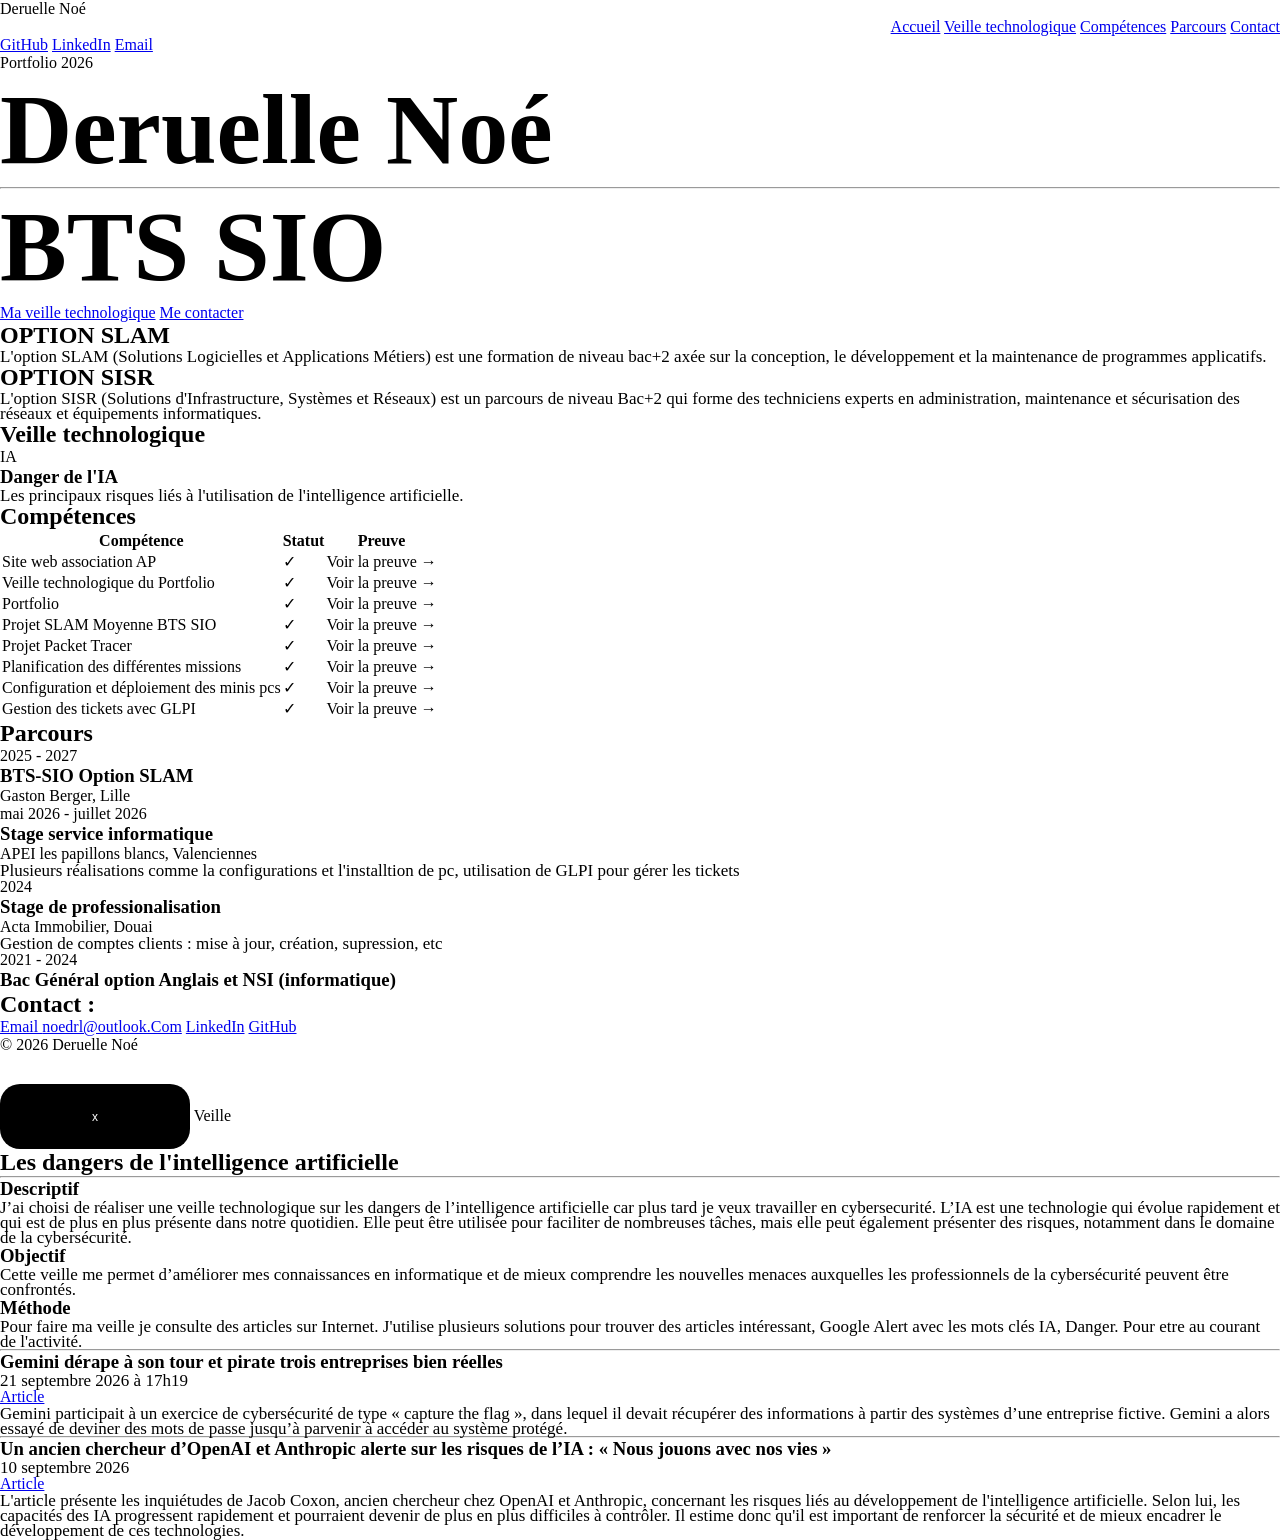
==== commit 09903585: "Update index.html" ====
--- a/index.html
+++ b/index.html
@@ -6,552 +6,7 @@
 <title>Deruelle Noé Portfolio</title>
 <link rel="preconnect" href="https://fonts.googleapis.com">
 <link href="https://fonts.googleapis.com/css2?family=Space+Grotesk:wght@400;500;600;700&family=Inter:wght@400;500;600&display=swap" rel="stylesheet">
-<style>
-  :root{
-    --bg:#F3F4F7;
-    --surface:#FFFFFF;
-    --ink:#14171C;
-    --muted:#5B6270;
-    --accent:#2451FF;
-    --accent-soft:#E7ECFF;
-    --line: rgba(20,23,28,0.10);
-    --side-w: 260px;
-  }
-
-  *{ box-sizing:border-box; }
-  html{ scroll-behavior:smooth; }
-
-  body{
-    margin:0;
-    background:var(--bg);
-    color:var(--ink);
-    font-family:'Inter', sans-serif;
-    font-size:16px;
-    line-height:1.6;
-    -webkit-font-smoothing:antialiased;
-  }
-
-  h1,h2,h3{
-    font-family:'Space Grotesk', sans-serif;
-    margin:0;
-  }
-
-  a{ color:inherit; text-decoration:none; }
-
-  /* ---------- Sidebar ---------- */
-  .sidebar{
-    position:fixed;
-    top:0; left:0; bottom:0;
-    width:var(--side-w);
-    padding:40px 32px;
-    display:flex;
-    flex-direction:column;
-    border-right:1px solid var(--line);
-    background:var(--surface);
-  }
-  .sidebar .name{
-    font-size:1.3rem;
-    font-weight:600;
-  }
-  .sidebar .role{
-    margin-top:6px;
-    font-size:0.88rem;
-    color:var(--muted);
-  }
-  .sidebar nav{
-    margin-top:52px;
-    display:flex;
-    flex-direction:column;
-    gap:4px;
-  }
-  .sidebar nav a{
-    padding:9px 0;
-    font-size:0.95rem;
-    color:var(--muted);
-    border-left:2px solid transparent;
-    padding-left:14px;
-    margin-left:-14px;
-    transition:color .15s ease, border-color .15s ease;
-  }
-  .sidebar nav a:hover, .sidebar nav a.active{
-    color:var(--ink);
-    border-left-color:var(--accent);
-  }
-  .sidebar .status{
-    margin-top:auto;
-    display:flex;
-    align-items:center;
-    gap:8px;
-    font-size:0.82rem;
-    color:var(--muted);
-  }
-  .dot{
-    width:7px; height:7px; border-radius:50%;
-    background:#22C55E;
-    flex-shrink:0;
-  }
-  .sidebar .socials{
-    margin-top:18px;
-    display:flex;
-    gap:14px;
-    font-size:0.82rem;
-  }
-  .sidebar .socials a{ color:var(--muted); }
-  .sidebar .socials a:hover{ color:var(--accent); }
-
-  /* ---------- Main ---------- */
-  main{
-    margin-left:var(--side-w);
-  }
-  .wrap{
-    max-width:860px;
-    padding:0 56px;
-  }
-
-  section{
-    padding:96px 0;
-    border-bottom:1px solid var(--line);
-  }
-  section:last-of-type{ border-bottom:none; }
-
-  .eyebrow-num{
-    font-family:'Space Grotesk', sans-serif;
-    font-size:0.85rem;
-    color:var(--accent);
-    margin-bottom:14px;
-  }
-
-  /* ---------- Hero ---------- */
-  .hero{ padding-top:120px; }
-  .hero h1{
-    font-size:clamp(2.2rem, 4.2vw, 3.1rem);
-    font-weight:600;
-    line-height:1.18;
-    max-width:16ch;
-  }
-  .hero h1 span{ color:var(--accent); }
-  .hero p{
-    margin-top:24px;
-    max-width:52ch;
-    font-size:1.08rem;
-    color:var(--muted);
-  }
-  .hero .cta{
-    margin-top:36px;
-    display:flex;
-    gap:14px;
-  }
-  .btn{
-    padding:12px 24px;
-    border-radius:8px;
-    font-size:0.92rem;
-    font-weight:500;
-  }
-  .btn.primary{ background:var(--ink); color:#fff; }
-  .btn.primary:hover{ background:var(--accent); }
-  .btn.ghost{ border:1px solid var(--line); }
-  .btn.ghost:hover{ border-color:var(--ink); }
-
-  h2.section-title{
-    font-size:1.7rem;
-    font-weight:600;
-    margin-bottom:40px;
-  }
-
-  /* ---------- Veille techno ---------- */
-  .watch-grid{
-    display:grid;
-    grid-template-columns:1fr 1fr;
-    gap:18px;
-  }
-  .watch-card{
-    background:var(--surface);
-    border:1px solid var(--line);
-    border-radius:12px;
-    padding:24px;
-    display:flex;
-    flex-direction:column;
-    gap:12px;
-    transition:border-color .15s ease, transform .15s ease;
-  }
-  .watch-card:hover{cursor: pointer; }
-  .watch-card:hover{ border-color:var(--accent); transform:translateY(-2px); }
-  .watch-card .tag{
-    align-self:flex-start;
-    font-size:0.75rem;
-    font-weight:500;
-    color:var(--accent);
-    background:var(--accent-soft);
-    padding:4px 10px;
-    border-radius:20px;
-  }
-  .watch-card h3{
-    font-size:1.05rem;
-    font-weight:600;
-    line-height:1.35;
-  }
-  .watch-card p{
-    font-size:0.92rem;
-    color:var(--muted);
-    margin:0;
-  }
-  .watch-card .meta{
-    margin-top:auto;
-    display:flex;
-    justify-content:space-between;
-    font-size:0.78rem;
-    color:var(--muted);
-    padding-top:8px;
-    border-top:1px solid var(--line);
-  }
-  .watch-card .meta a{ color:var(--ink); font-weight:500; }
-  .watch-card .meta a:hover{ color:var(--accent); }
-
-  /* ---------- Compétences ---------- */
-  .skills-cols{
-    display:grid;
-    grid-template-columns:1fr 1fr;
-    gap:40px;
-  }
-  .skill-group h3{
-    font-size:0.95rem;
-    font-weight:600;
-    color:var(--muted);
-    margin-bottom:18px;
-  }
-  .skill-row{
-    margin-bottom:16px;
-  }
-  .skill-row .label{
-    display:flex;
-    justify-content:space-between;
-    font-size:0.9rem;
-    margin-bottom:6px;
-  }
-  .skill-row .label span:last-child{ color:var(--muted); }
-  .bar{
-    height:6px;
-    border-radius:4px;
-    background:var(--accent-soft);
-    overflow:hidden;
-  }
-  .bar i{
-    display:block;
-    height:100%;
-    background:var(--accent);
-    border-radius:4px;
-  }
-
-  .tools{
-    margin-top:44px;
-    display:flex;
-    flex-wrap:wrap;
-    gap:10px;
-  }
-  .tools span{
-    font-size:0.85rem;
-    padding:7px 14px;
-    background:var(--surface);
-    border:1px solid var(--line);
-    border-radius:20px;
-    color:var(--muted);
-  }
-
-  /* ---------- Parcours ---------- */
-  .timeline{
-    position:relative;
-    padding-left:32px;
-  }
-  .timeline::before{
-    content:"";
-    position:absolute;
-    left:5px; top:6px; bottom:6px;
-    width:1px;
-    background:var(--line);
-  }
-  .tl-item{
-    position:relative;
-    padding-bottom:40px;
-  }
-  .tl-item:last-child{ padding-bottom:0; }
-  .tl-item::before{
-    content:"";
-    position:absolute;
-    left:-32px; top:4px;
-    width:11px; height:11px;
-    border-radius:50%;
-    background:var(--surface);
-    border:2px solid var(--accent);
-  }
-  .tl-item .date{
-    font-size:0.8rem;
-    color:var(--accent);
-    font-weight:500;
-    margin-bottom:6px;
-  }
-  .tl-item h3{
-    font-size:1.1rem;
-    font-weight:600;
-  }
-  .tl-item .place{
-    font-size:0.9rem;
-    color:var(--muted);
-    margin-top:2px;
-  }
-  .tl-item p{
-    margin-top:10px;
-    font-size:0.94rem;
-    color:var(--muted);
-    max-width:56ch;
-  }
-
-  /* ---------- Contact ---------- */
-  .contact h2.section-title{ margin-bottom:16px; }
-  .contact > p{
-    color:var(--muted);
-    max-width:48ch;
-    margin-bottom:32px;
-  }
-  .contact-links{
-    display:flex;
-    flex-direction:column;
-    gap:2px;
-  }
-  .contact-links a{
-    display:flex;
-    justify-content:space-between;
-    align-items:center;
-    padding:18px 0;
-    border-top:1px solid var(--line);
-    font-size:1.05rem;
-    font-weight:500;
-  }
-  .contact-links a:last-child{ border-bottom:1px solid var(--line); }
-  .contact-links a span.sub{
-    font-size:0.85rem;
-    font-weight:400;
-    color:var(--muted);
-  }
-  .contact-links a:hover{ color:var(--accent); }
-
-  footer{
-    padding:28px 56px 48px;
-    font-size:0.82rem;
-    color:var(--muted);
-  }
-
-  /* ---------- Tableau compétences ---------- */
-.skills-table{
-  width:100%;
-  overflow-x:auto;
-  background:var(--surface);
-  border:1px solid var(--line);
-  border-radius:12px;
-}
-
-.skills-table table{
-  width:100%;
-  border-collapse:collapse;
-  min-width:680px;
-}
-
-.skills-table th{
-  text-align:left;
-  font-family:'Space Grotesk', sans-serif;
-  font-size:0.85rem;
-  font-weight:600;
-  color:var(--muted);
-  background:#F8F9FB;
-  padding:16px 18px;
-  border-bottom:1px solid var(--line);
-}
-
-.skills-table td{
-  padding:18px;
-  font-size:0.9rem;
-  vertical-align:middle;
-  border-bottom:1px solid var(--line);
-}
-
-.skills-table tbody tr:last-child td{
-  border-bottom:none;
-}
-
-.skills-table tbody tr{
-  transition:background .15s ease;
-}
-
-.skills-table tbody tr:hover{
-  background:#F8F9FB;
-}
-
-.skills-table td:first-child{
-  font-weight:600;
-  color:var(--ink);
-  width:30%;
-}
-
-.skills-table td:nth-child(2){
-  color:var(--muted);
-  width:50%;
-}
-
-.skills-table td:last-child{
-  width:20%;
-}
-
-.level{
-  display:inline-block;
-  padding:5px 11px;
-  border-radius:20px;
-  font-size:0.75rem;
-  font-weight:500;
-  white-space:nowrap;
-}
-
-.level.intermediate{
-  color:var(--accent);
-  background:var(--accent-soft);
-}
-
-.level.beginner{
-  color:#A16207;
-  background:#FEF3C7;
-}
-
-@media (max-width:900px){
-  .skills-table{
-    margin-top:10px;
-  }
-}
-
-
-
-  /* ---------- Mobile nav toggle ---------- */
-  .menu-toggle{ display:none; }
-
-  @media (max-width:900px){
-    :root{ --side-w:0px; }
-    .sidebar{
-      position:relative;
-      width:100%;
-      height:auto;
-      flex-direction:row;
-      align-items:center;
-      justify-content:space-between;
-      padding:20px 24px;
-    }
-    .sidebar nav{
-      display:none;
-    }
-    .sidebar .status, .sidebar .socials{ display:none; }
-    main{ margin-left:0; }
-    .wrap{ padding:0 24px; }
-    .watch-grid, .skills-cols{ grid-template-columns:1fr; }
-    section{ padding:64px 0; }
-    footer{ padding:28px 24px 48px; }
-  }
-
-
-  .modal-content a {
-    color: blue;
-  }
-  /* ---------- Fenêtre modale veille ---------- */
-
-.modal{
-  display:none;
-  position:fixed;
-  z-index:1000;
-  inset:0;
-  background:rgba(20,23,28,0.55);
-  backdrop-filter:blur(4px);
-  align-items:center;
-  justify-content:center;
-  padding:24px;
-}
-
-.modal.show{
-  display:flex;
-}
-
-.modal-content{
-  position:relative;
-  width:100%;
-  max-width:650px;
-  max-height:80vh;
-  overflow-y:auto;
-  background:var(--surface);
-  border-radius:16px;
-  padding:36px;
-  box-shadow:0 20px 60px rgba(0,0,0,0.2);
-  animation:modalAppear .2s ease;
-}
-
-@keyframes modalAppear{
-  from{
-    opacity:0;
-    transform:translateY(15px) scale(.98);
-  }
-  to{
-    opacity:1;
-    transform:translateY(0) scale(1);
-  }
-}
-
-.modal-content .tag{
-  display:inline-block;
-  font-size:0.75rem;
-  font-weight:500;
-  color:var(--accent);
-  background:var(--accent-soft);
-  padding:4px 10px;
-  border-radius:20px;
-  margin-bottom:14px;
-}
-
-.modal-content h2{
-  font-size:1.8rem;
-  margin-bottom:20px;
-}
-
-.modal-content p{
-  color:var(--muted);
-  margin-bottom:16px;
-}
-
-.modal-content h3{
-  font-size:1.05rem;
-  margin-top:24px;
-  margin-bottom:8px;
-}
-
-.modal-close{
-  position:absolute;
-  top:18px;
-  right:22px;
-  border:none;
-  background:transparent;
-  font-size:1.8rem;
-  color:var(--muted);
-  cursor:pointer;
-  line-height:1;
-}
-
-.modal-close:hover{
-  color:var(--accent);
-}
-
-@media(max-width:600px){
-  .modal-content{
-    padding:26px;
-  }
-
-  .modal-content h2{
-    font-size:1.5rem;
-  }
-}
-
-</style>
+ <link rel="stylesheet" href="style.css">
 </head>
 <body>
 
--- a/style.css
+++ b/style.css
@@ -0,0 +1,276 @@
+* {
+  margin: 0;
+  padding: 0
+}
+
+
+/* FOND */
+
+.container {
+  width: 100%;
+  height: 100vh;
+  background-image: url(img/background.png);
+  background-position: center;
+  background-size: cover;
+  padding-left: 8%;
+  padding-right: 8%;
+  box-sizing: border-box;
+
+
+  /* NAVBAR */
+}
+.navbar {
+  height: 12%;
+  display: flex;
+  align-items: center;
+}
+
+.logo {
+  width: 150px;
+  cursor: pointer;
+}
+
+.menu-icon {
+  width: 30px;
+  cursor: pointer;
+  margin-left: 40px;
+}
+nav {
+  flex: 1;
+  text-align: right;
+}
+
+nav ul li {
+  list-style: none;
+  display: inline-block;
+  margin-left: 60px;
+}
+
+nav ul li a {
+   text-decoration: none;
+   color: white;
+   font-size: 13px;
+}
+
+
+.row {
+  display: flex;
+  height: 88%;
+  align-items: center;
+
+}
+
+.col {
+  flex-basis: 50% ;
+
+}
+
+h1 {
+  color: #000000;
+  font-size: 100px;
+}
+
+p {
+  color: #000000;
+  font-size: 17px;
+  line-height: 15px;
+  font-family: Cambria, Cochin, Georgia, serif;
+}
+
+/* SECTION 1 */
+
+button {
+  width: 190px;
+  height: 65px;
+  color: rgb(255, 255, 255);
+  font-size: 12px;
+  padding: 12px 0;
+  background: rgb(0, 0, 0);
+  border: 0;
+  border-radius: 20px;
+  outline: none;
+  margin-top: 30px;
+}
+
+/* CARTES */
+
+.card {
+  width: 350px;
+  height: 300px;
+  display: inline-block;
+  border-radius: 10px;
+  padding: 15px 25px;
+  box-sizing: border-box;
+  cursor: pointer;
+  margin: 10px 15px;
+  background-position: center;
+  background-size: cover;
+  transition: transform 0.5s;
+}
+
+.card1 {
+  background-image: linear-gradient(rgba(0,0,0,0.10)),url(img/card1.png);
+}
+.card2 {
+  background-image: linear-gradient(rgba(0,0,0,0.10)),url(img/card2.png);
+}
+.card3 {
+  background-image: linear-gradient(rgba(0,0,0,0.10)),url(img/card3.png);
+}
+.card4 {
+  background-image: linear-gradient(rgba(0,0,0,0.10)),url(img/card4.png);
+}
+
+.card:hover {
+  transform: translateY(-10px);
+}
+
+h5 {
+  color: rgb(0, 0, 0);
+  text-shadow: 0 0 30px black;
+  font-family: Cambria, Cochin, Georgia, serif;
+  font-size: 30px;
+  margin-bottom: 20px;
+}
+
+.card p {
+  color: rgb(0, 0, 0);
+  font-family: Cambria, Cochin, Georgia, serif;
+  text-shadow: 0 0 10px black;
+}
+
+.hero {
+  position: relative;
+}
+
+/* SECTION 2 */
+
+.sec2 {
+  position: relative;
+  height: 100vh;
+  width: 100%;
+  overflow: hidden;
+  background-color: white;
+  background-image: url(img/backgroundsec3.png);
+  background-position: center;
+  background-size: cover;
+  padding-left: 8%;
+  padding-right: 8%;
+  box-sizing: border-box
+  
+}
+
+
+
+
+.sec2 .roww {
+   display: flex;
+  align-items: center;
+  background-color: #081b2c;
+  margin-top: 70px;
+  margin-left: -110px;
+  width: 1200px;
+  border-radius: 60px;
+  padding: 40px;
+  font-family: Cambria, Cochin, Georgia, serif;
+}
+
+.sec2 .coll {
+  flex-basis: 50% ;
+  display: flex;
+  flex-direction: column;
+
+}
+
+
+.sec2-img {
+  width: 500px;
+  height: 250px;
+  object-fit: cover;
+  border-radius: 40px;
+}
+
+.sec2 h1 {
+  font-size: 50px;  
+  margin-bottom: 15px;
+}
+
+.sec2 p {
+  font-size: 15px;
+  line-height: 25px;      
+}
+
+@keyframes slideFromLeft {
+  from {
+    opacity: 0;
+    transform: translateX(-150px);
+  }
+  to {
+    opacity: 0.95;
+    transform: translateX(0);
+  }
+}
+
+.sec2 .roww {
+  opacity: 0;
+}
+
+.sec2 .roww.visible {
+  animation: slideFromLeft 1s ease forwards;
+}
+
+.sec2 .rowww {
+  display: flex;
+  align-items: center;
+  background-color: #c99088;
+  margin-top: 70px;
+  margin-left: 390px;
+  width: 1200px;
+  border-radius: 60px;
+  padding: 40px;
+  flex-direction: row-reverse;
+  font-family: Cambria, Cochin, Georgia, serif;
+}
+
+.sec2 .colll.rev {
+  flex-basis: 50% ;
+  display: flex;
+  flex-direction: column;
+
+}
+
+
+.sec22-img {
+  width: 500px;
+  height: 250px;
+  object-fit: cover;
+  border-radius: 40px;
+}
+
+.sec2 .hs {
+  color: black;
+  text-align: center;
+  margin-top: 20px;
+  font-size: 90px;
+  font-family: Cambria, Cochin, Georgia, serif;
+}
+
+@keyframes slideFromRight {
+  from {
+    opacity: 0;
+    transform: translateX(150px);
+  }
+  to {
+    opacity: 0.95;
+    transform: translateX(0);
+  }
+}
+
+.sec2 .rowww {
+  opacity: 0; 
+}
+
+.sec2 .rowww.visible {
+  animation: slideFromRight 1s ease forwards;
+}
+
